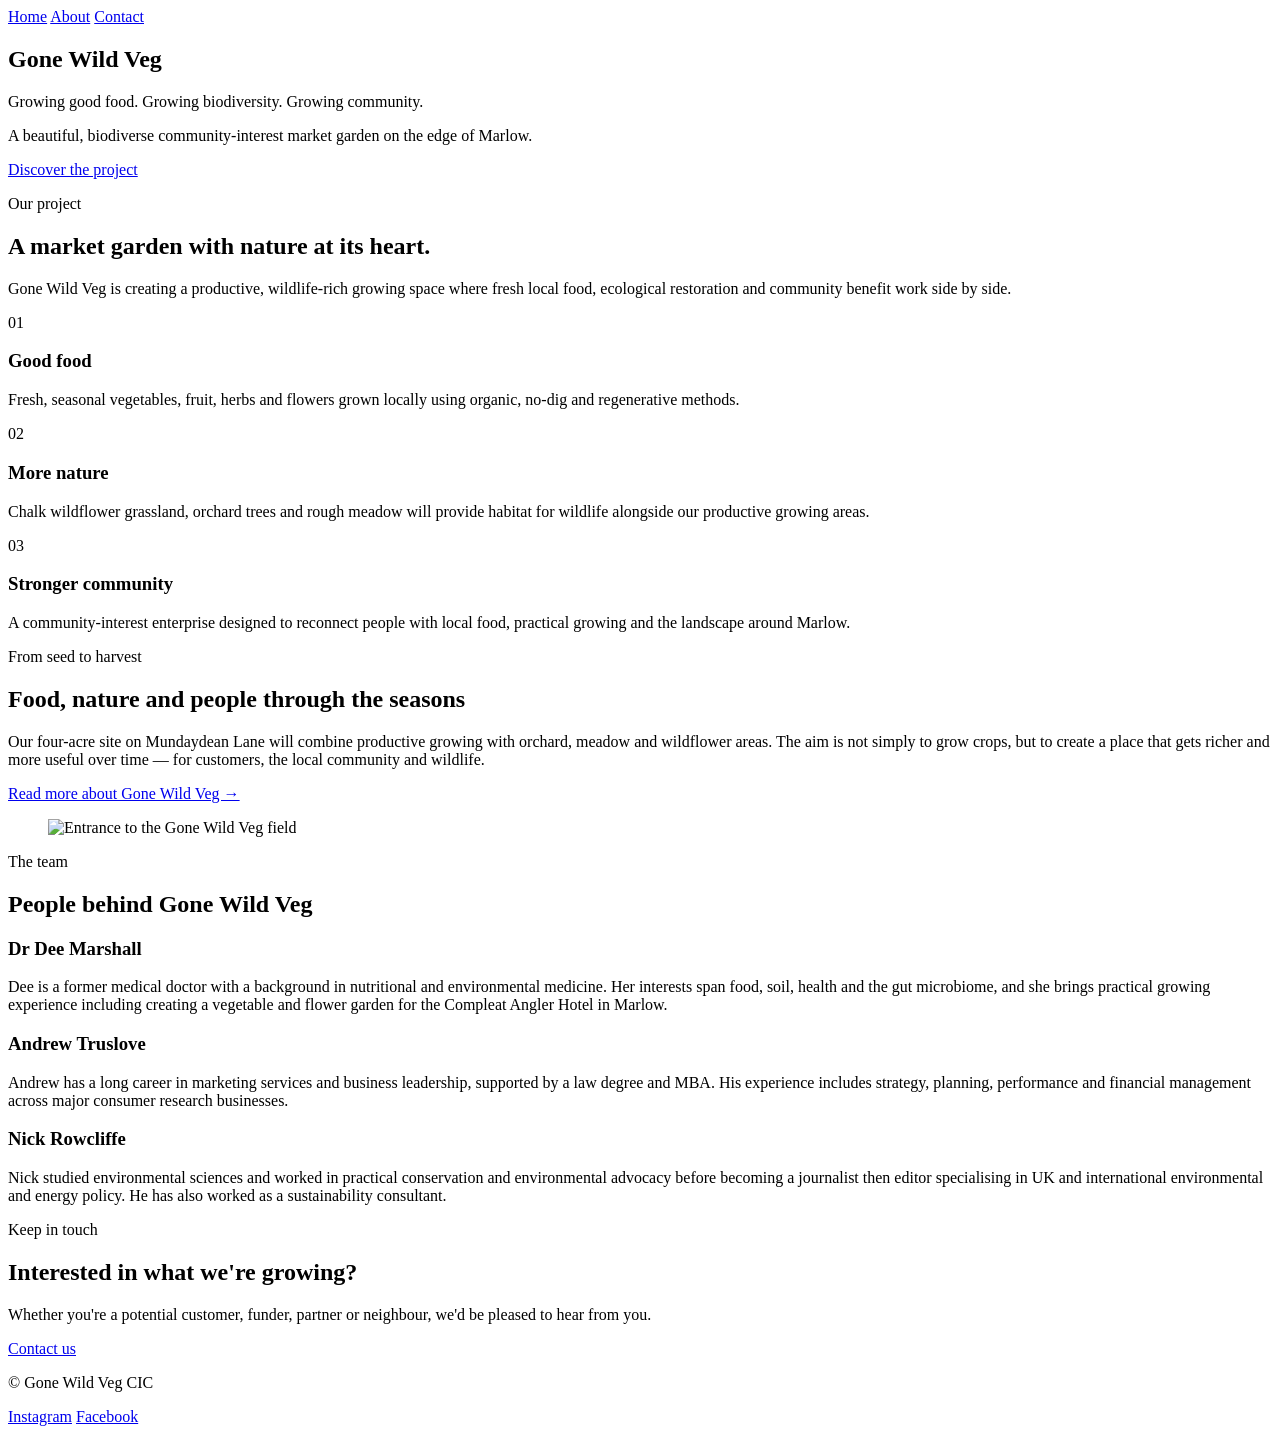
==== index.html @ a2a593a8 "Add Gone Wild Veg homepage" ====
<!DOCTYPE html>
<html lang="en">
<head>
  <meta charset="UTF-8">
  <meta name="viewport" content="width=device-width, initial-scale=1.0">
  <title>Gone Wild Veg</title>
  <link rel="stylesheet" href="styles.css">
</head>
<body>
<header class="site-header">
  <nav aria-label="Primary navigation">
    <a class="active" href="index.html">Home</a>
    <a href="about.html">About</a>
    <a href="contact.html">Contact</a>
  </nav>
</header>

<main>
  <section class="hero">
    <div class="hero-inner">
      <h1 class="company-title">Gone Wild Veg</h1>
      <p class="hero-slogan">
        <span>Growing good food.</span>
        <span>Growing biodiversity.</span>
        <span>Growing community.</span>
      </p>
      <p class="hero-lead">A beautiful, biodiverse community-interest market garden on the edge of Marlow.</p>
      <a class="button" href="#project">Discover the project</a>
    </div>
  </section>

  <section class="section intro" id="project">
    <div class="container narrow">
      <p class="eyebrow">Our project</p>
      <h2>A market garden with nature at its heart.</h2>
      <p>Gone Wild Veg is creating a productive, wildlife-rich growing space where fresh local food, ecological restoration and community benefit work side by side.</p>
    </div>
  </section>

  <section class="section pillars">
    <div class="container three-column">
      <article>
        <p class="number">01</p>
        <h3>Good food</h3>
        <p>Fresh, seasonal vegetables, fruit, herbs and flowers grown locally using organic, no-dig and regenerative methods.</p>
      </article>
      <article>
        <p class="number">02</p>
        <h3>More nature</h3>
        <p>Chalk wildflower grassland, orchard trees and rough meadow will provide habitat for wildlife alongside our productive growing areas.</p>
      </article>
      <article>
        <p class="number">03</p>
        <h3>Stronger community</h3>
        <p>A community-interest enterprise designed to reconnect people with local food, practical growing and the landscape around Marlow.</p>
      </article>
    </div>
  </section>

  <section class="section feature-section">
    <div class="container feature-grid">
      <div class="feature-copy">
        <p class="eyebrow">From seed to harvest</p>
        <h2>Food, nature and people through the seasons</h2>
        <p>Our four-acre site on Mundaydean Lane will combine productive growing with orchard, meadow and wildflower areas. The aim is not simply to grow crops, but to create a place that gets richer and more useful over time — for customers, the local community and wildlife.</p>
        <a class="text-link" href="about.html">Read more about Gone Wild Veg →</a>
      </div>
      <figure class="feature-image-wrap">
        <img class="feature-image" src="assets/field-entrance.jpg" alt="Entrance to the Gone Wild Veg field">
      </figure>
    </div>
  </section>

  <section class="section team-section">
    <div class="container">
      <p class="eyebrow">The team</p>
      <h2>People behind Gone Wild Veg</h2>
      <div class="team-grid">
        <article class="team-card">
          <h3>Dr Dee Marshall</h3>
          <p>Dee is a former medical doctor with a background in nutritional and environmental medicine. Her interests span food, soil, health and the gut microbiome, and she brings practical growing experience including creating a vegetable and flower garden for the Compleat Angler Hotel in Marlow.</p>
        </article>
        <article class="team-card">
          <h3>Andrew Truslove</h3>
          <p>Andrew has a long career in marketing services and business leadership, supported by a law degree and MBA. His experience includes strategy, planning, performance and financial management across major consumer research businesses.</p>
        </article>
        <article class="team-card">
          <h3>Nick Rowcliffe</h3>
          <p>Nick studied environmental sciences and worked in practical conservation and environmental advocacy before becoming a journalist then editor specialising in UK and international environmental and energy policy. He has also worked as a sustainability consultant.</p>
        </article>
      </div>
    </div>
  </section>

  <section class="section cta-section">
    <div class="container narrow center">
      <p class="eyebrow">Keep in touch</p>
      <h2>Interested in what we're growing?</h2>
      <p>Whether you're a potential customer, funder, partner or neighbour, we'd be pleased to hear from you.</p>
      <a class="button dark" href="contact.html">Contact us</a>
    </div>
  </section>
</main>

<footer class="site-footer">
  <div class="container footer-inner">
    <p>© Gone Wild Veg CIC</p>
    <div class="footer-links">
      <a href="#">Instagram</a>
      <a href="#">Facebook</a>
    </div>
  </div>
</footer>
</body>
</html>
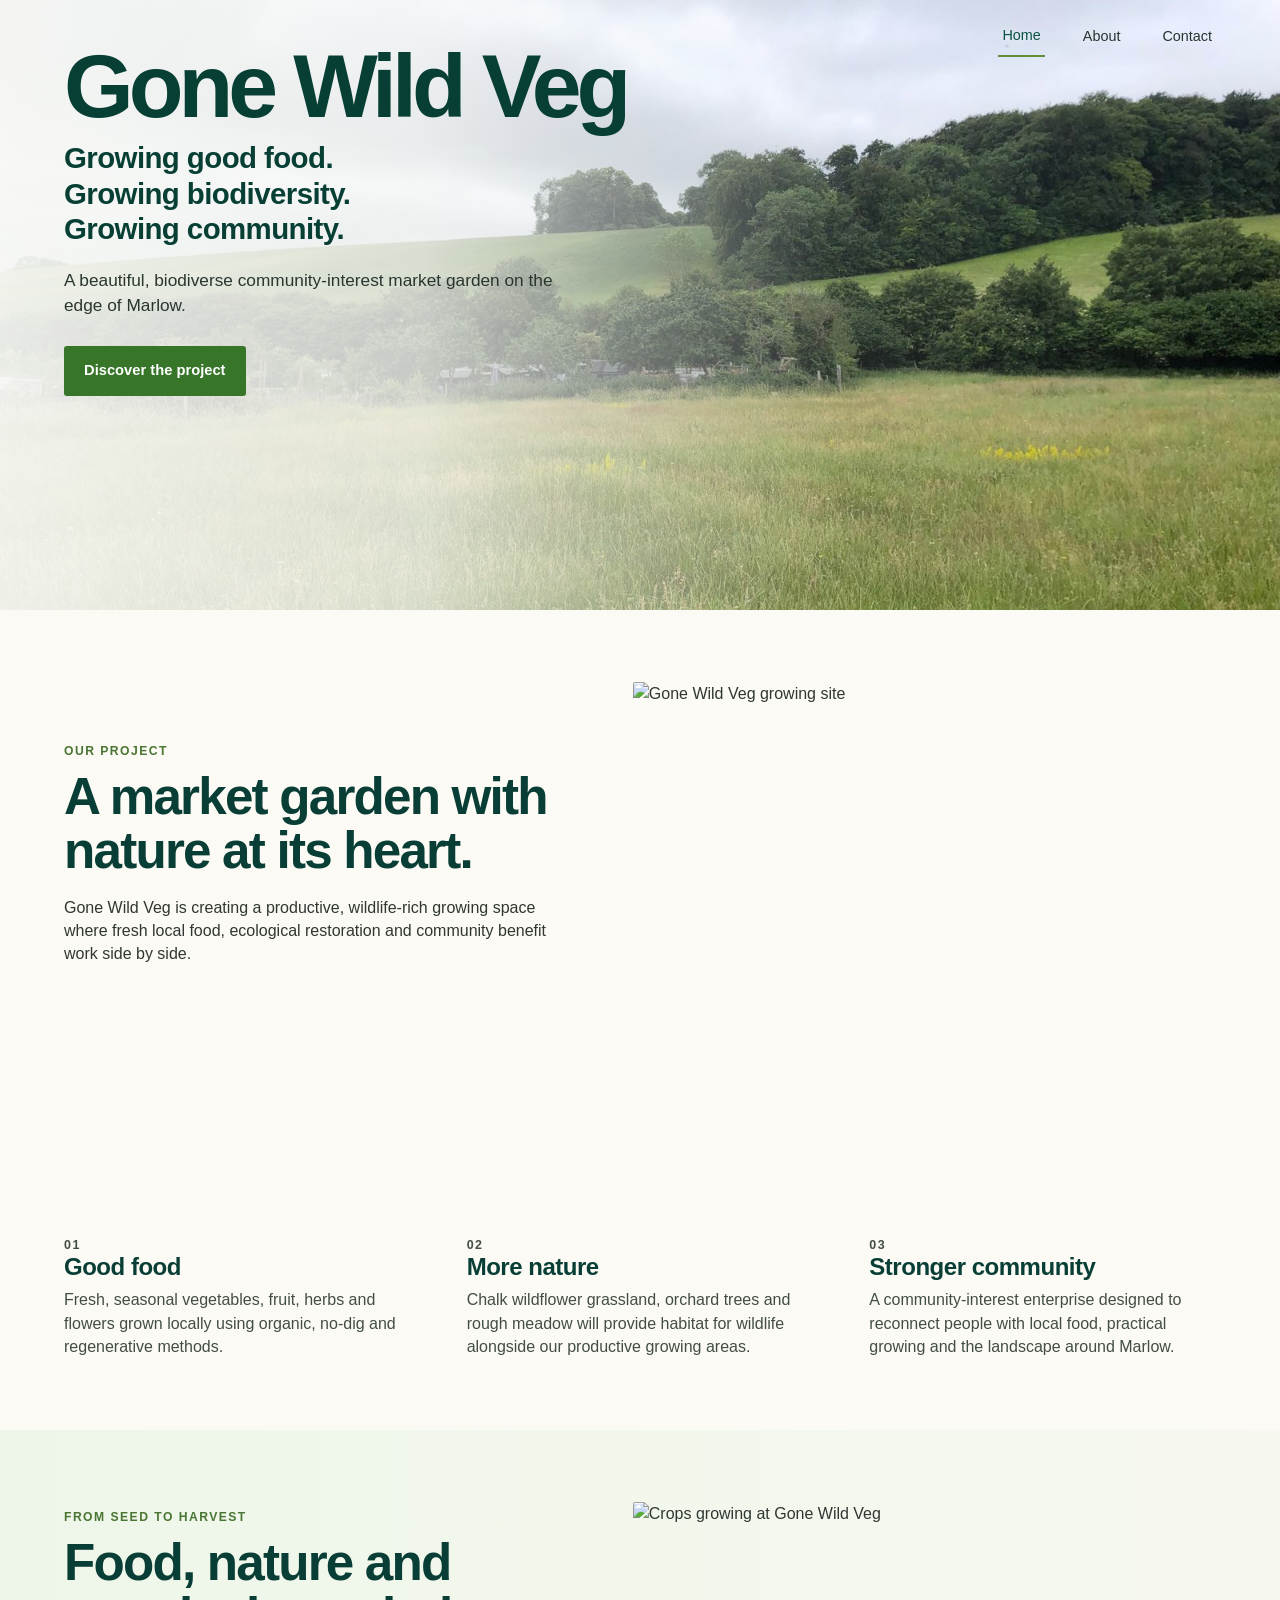
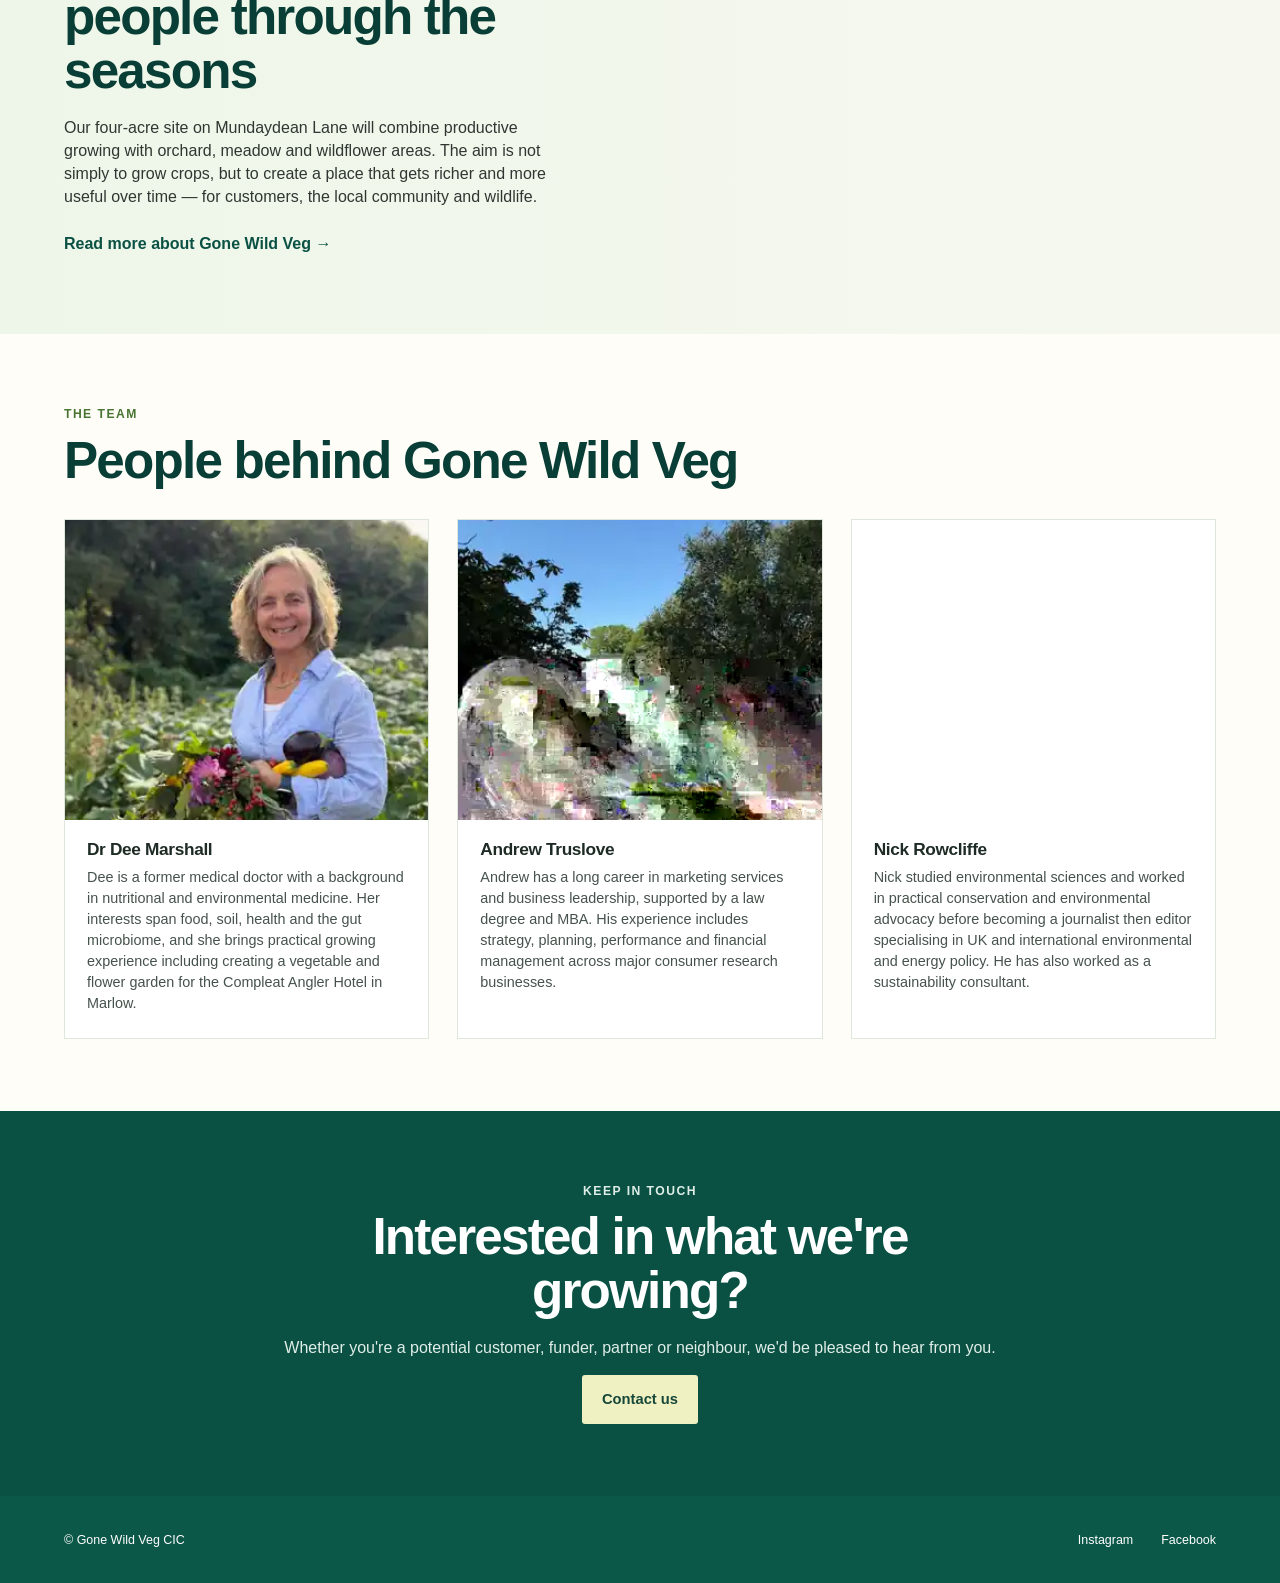
==== commit 214d841a: "Improve homepage layout and add project and team photos" ====
--- a/index.html
+++ b/index.html
@@ -30,10 +30,15 @@
   </section>
 
   <section class="section intro" id="project">
-    <div class="container narrow">
-      <p class="eyebrow">Our project</p>
-      <h2>A market garden with nature at its heart.</h2>
-      <p>Gone Wild Veg is creating a productive, wildlife-rich growing space where fresh local food, ecological restoration and community benefit work side by side.</p>
+    <div class="container feature-grid intro-feature">
+      <div class="feature-copy">
+        <p class="eyebrow">Our project</p>
+        <h2>A market garden with nature at its heart.</h2>
+        <p>Gone Wild Veg is creating a productive, wildlife-rich growing space where fresh local food, ecological restoration and community benefit work side by side.</p>
+      </div>
+      <figure class="feature-image-wrap">
+        <img class="feature-image" src="assets/gwv-site-pic.webp" alt="Gone Wild Veg growing site">
+      </figure>
     </div>
   </section>
 
@@ -66,7 +71,7 @@
         <a class="text-link" href="about.html">Read more about Gone Wild Veg →</a>
       </div>
       <figure class="feature-image-wrap">
-        <img class="feature-image" src="assets/field-entrance.jpg" alt="Entrance to the Gone Wild Veg field">
+        <img class="feature-image" src="assets/food-nature-pic.webp" alt="Crops growing at Gone Wild Veg">
       </figure>
     </div>
   </section>
@@ -77,14 +82,17 @@
       <h2>People behind Gone Wild Veg</h2>
       <div class="team-grid">
         <article class="team-card">
+          <img class="team-photo" src="assets/dee-pic.webp" alt="Dr Dee Marshall">
           <h3>Dr Dee Marshall</h3>
           <p>Dee is a former medical doctor with a background in nutritional and environmental medicine. Her interests span food, soil, health and the gut microbiome, and she brings practical growing experience including creating a vegetable and flower garden for the Compleat Angler Hotel in Marlow.</p>
         </article>
         <article class="team-card">
+          <img class="team-photo" src="assets/andrew-pic.webp" alt="Andrew Truslove">
           <h3>Andrew Truslove</h3>
           <p>Andrew has a long career in marketing services and business leadership, supported by a law degree and MBA. His experience includes strategy, planning, performance and financial management across major consumer research businesses.</p>
         </article>
         <article class="team-card">
+          <img class="team-photo" src="assets/nick-pic.webp" alt="Nick Rowcliffe">
           <h3>Nick Rowcliffe</h3>
           <p>Nick studied environmental sciences and worked in practical conservation and environmental advocacy before becoming a journalist then editor specialising in UK and international environmental and energy policy. He has also worked as a sustainability consultant.</p>
         </article>
--- a/styles.css
+++ b/styles.css
@@ -0,0 +1,200 @@
+:root{
+  --ink:#073f34;
+  --green:#377629;
+  --green-dark:#0a5144;
+  --cream:#fbfaf4;
+  --soft:#eef5e8;
+  --text:#303733;
+  --muted:#66716b;
+  --line:#dfe6db;
+  --max:1180px;
+}
+*{box-sizing:border-box}
+html{scroll-behavior:smooth}
+body{
+  margin:0;background:var(--cream);color:var(--text);
+  font-family:Arial,"Helvetica Neue",Helvetica,sans-serif;
+  line-height:1.45;
+}
+img{max-width:100%;display:block}
+a{color:inherit}
+.site-header{
+  height:54px;display:flex;align-items:center;justify-content:flex-end;
+  padding:0 max(5vw,24px);background:rgba(251,250,244,.92);
+  position:sticky;top:0;z-index:20;border-bottom:1px solid rgba(7,63,52,.08);
+  backdrop-filter:blur(8px);
+}
+.site-header nav{display:flex;gap:34px;align-items:center}
+.site-header nav a{
+  text-decoration:none;font-size:.9rem;padding:18px 4px 13px;color:#2d3934;
+}
+.site-header nav a.active,.site-header nav a:hover{
+  color:var(--green-dark);border-bottom:2px solid #618f38;
+}
+.hero{
+  min-height:610px;position:relative;display:flex;align-items:center;
+  background-image:
+   linear-gradient(90deg,rgba(250,251,247,.92) 0%,rgba(250,251,247,.78) 33%,rgba(250,251,247,.12) 66%,rgba(250,251,247,0) 100%),
+   url("assets/landscape.jpg");
+  background-size:cover;background-position:center 54%;
+}
+.hero-inner{width:min(var(--max),90vw);margin:0 auto;padding:58px 0 72px}
+.company-title{
+  margin:0 0 10px;color:var(--ink);font-size:clamp(4rem,7vw,6.6rem);
+  line-height:.94;letter-spacing:-.055em;font-weight:700;
+}
+.hero-slogan{
+  margin:0 0 22px;color:var(--ink);font-weight:700;
+  font-size:clamp(1.25rem,2.3vw,1.85rem);line-height:1.2;letter-spacing:-.02em;
+}
+.hero-lead{max-width:560px;font-size:1.08rem;margin:0 0 28px;color:#29362f}
+.button{
+  display:inline-flex;align-items:center;gap:14px;background:var(--green);color:white;
+  text-decoration:none;font-weight:700;padding:14px 20px;border-radius:3px;font-size:.92rem;
+}
+.button:hover{background:var(--green-dark)}
+.section{padding:72px max(5vw,24px)}
+.section-inner{max-width:var(--max);margin:0 auto}
+.eyebrow{
+  text-transform:uppercase;letter-spacing:.12em;font-size:.76rem;font-weight:700;
+  color:#497532;margin:0 0 10px;
+}
+h1,h2,h3{font-family:Arial,"Helvetica Neue",Helvetica,sans-serif;color:#083e35}
+h2{
+  font-size:clamp(2.25rem,4vw,3.65rem);line-height:1.05;letter-spacing:-.035em;
+  margin:0 0 18px;
+}
+h3{font-size:1.5rem;line-height:1.1;margin:0 0 8px;letter-spacing:-.02em}
+.intro-grid{
+  display:grid;grid-template-columns:.9fr 1.1fr;gap:72px;align-items:center;
+}
+.intro-copy p{font-size:1.04rem;max-width:560px}
+.photo-card{overflow:hidden;border-radius:2px;min-height:335px;background:#dfe6db}
+.photo-card img{width:100%;height:100%;min-height:335px;object-fit:cover}
+.pillars{
+  display:grid;grid-template-columns:repeat(3,1fr);gap:56px;margin-top:50px;
+}
+.icon{
+  width:58px;height:58px;border-radius:50%;background:#e6f0dd;display:grid;place-items:center;
+  margin-bottom:14px;font-size:1.55rem;color:#3c7c2c;
+}
+.pillars p{margin:0;color:#424d47}
+.seed-band{background:linear-gradient(90deg,#eef6e9,#f6f8ef)}
+.seed-grid{
+  display:grid;grid-template-columns:.92fr 1.08fr;gap:72px;align-items:center;
+}
+.seed-copy p:not(.eyebrow){max-width:560px}
+.seed-photo{height:360px;overflow:hidden;border-radius:2px}
+.seed-photo img{width:100%;height:100%;object-fit:cover;object-position:center 47%}
+.team{background:#fffdf8}
+.team-grid{display:grid;grid-template-columns:repeat(3,1fr);gap:0;margin-top:32px}
+.person{padding:0 34px;border-left:1px solid var(--line)}
+.person:first-child{border-left:0;padding-left:0}
+.person:last-child{padding-right:0}
+.person h3{font-size:1rem;color:#1e2b25}
+.person p{font-size:.9rem;line-height:1.38;margin:7px 0 0;color:#46524c}
+.cta-strip{text-align:center;background:var(--green-dark);color:white;padding:72px 24px}
+.cta-strip h2{color:white}
+.cta-strip p{max-width:650px;margin:0 auto 24px;color:#e0eee8}
+.cta-strip .button{background:#eff1c3;color:#164739}
+footer{
+  display:flex;justify-content:space-between;gap:30px;align-items:center;
+  padding:22px max(5vw,24px);background:#0b5748;color:white;font-size:.78rem
+}
+footer nav{display:flex;gap:28px}
+footer a{text-decoration:none}
+.page-hero{padding:86px max(5vw,24px) 64px;background:#eef4e9}
+.page-hero .section-inner{max-width:var(--max)}
+.page-hero p{max-width:720px;font-size:1.08rem}
+.content-grid{
+  display:grid;grid-template-columns:.78fr 1.22fr;gap:80px;max-width:var(--max);margin:auto;
+  padding:76px max(5vw,24px)
+}
+.content-grid.alt{background:#f2f6ed;max-width:none;padding-left:max(calc((100vw - var(--max))/2),5vw);padding-right:max(calc((100vw - var(--max))/2),5vw)}
+.content-grid p{color:#46524c}
+.about-team{max-width:var(--max);margin:auto;padding:76px max(5vw,24px)}
+.about-team .team-grid{margin-top:36px}
+.contact-wrap{
+  max-width:var(--max);margin:auto;padding:76px max(5vw,24px);
+  display:grid;grid-template-columns:.85fr 1.15fr;gap:80px
+}
+.contact-card,.form-card{background:white;padding:34px;border:1px solid var(--line)}
+.map-placeholder{height:230px;background:#e8eee4;display:grid;place-items:center;color:#69766e;text-align:center;margin-top:24px}
+form{display:flex;flex-direction:column;gap:9px}
+label{font-weight:700;font-size:.84rem;margin-top:6px}
+input,textarea{font:inherit;padding:12px;border:1px solid #c9d2c5;background:#fff}
+textarea{min-height:150px}
+form .button{border:0;align-self:flex-start;margin-top:10px;cursor:pointer}
+.small{font-size:.78rem;color:#7a837e}
+@media(max-width:820px){
+ .site-header{height:50px}.site-header nav{gap:18px}
+ .hero{min-height:560px;background-position:58% center}
+ .hero-inner{padding:58px 0}
+ .company-title{font-size:clamp(3.4rem,14vw,5rem)}
+ .hero-slogan{max-width:520px}
+ .intro-grid,.seed-grid,.content-grid,.contact-wrap{grid-template-columns:1fr;gap:36px}
+ .pillars,.team-grid{grid-template-columns:1fr;gap:34px}
+ .person,.person:first-child,.person:last-child{border-left:0;border-top:1px solid var(--line);padding:24px 0 0}
+ .person:first-child{border-top:0;padding-top:0}
+ .seed-photo{height:320px}
+ footer{flex-direction:column;align-items:flex-start}
+}
+
+/* v3: navigation and hero float over the landscape */
+.site-header{position:absolute!important;top:0;left:0;right:0;z-index:30;height:auto!important;padding:18px max(5vw,24px) 0!important;background:transparent!important;border:0!important;backdrop-filter:none!important}
+.site-header nav{margin-left:auto;gap:34px}
+.site-header nav a{padding:7px 4px 9px!important;color:#24352e!important;text-shadow:0 1px 8px rgba(255,255,255,.55)}
+.site-header nav a.active,.site-header nav a:hover{color:var(--green-dark)!important;border-bottom:2px solid #618f38}
+.hero{min-height:610px;align-items:flex-start!important}
+.hero-inner{padding-top:44px!important;padding-bottom:72px!important;min-height:610px;display:flex;flex-direction:column;justify-content:flex-start}
+.company-title{margin-top:0!important;max-width:720px}
+.hero-slogan{display:flex;flex-direction:column;gap:0;max-width:510px;margin-top:2px}
+.hero-slogan span{display:block}
+.hero-lead{max-width:500px}
+@media(max-width:820px){.site-header{padding-top:10px!important}.site-header nav{gap:18px}.hero-inner{padding-top:72px!important}}
+
+/* Keep the hero CTA at its original compact width */
+.hero-inner > .button {
+  align-self: flex-start;
+  width: auto;
+}
+
+/* Homepage layout */
+.container{width:min(var(--max),90vw);margin-left:auto;margin-right:auto}
+.narrow{max-width:760px}
+.center{text-align:center}
+.three-column{display:grid;grid-template-columns:repeat(3,minmax(0,1fr));gap:56px}
+.pillars .container{margin-top:0}
+.pillars article{min-width:0}
+.number{margin:0 0 10px;color:#62883f;font-size:.78rem;font-weight:700;letter-spacing:.12em}
+.feature-grid{display:grid;grid-template-columns:minmax(0,.92fr) minmax(0,1.08fr);gap:72px;align-items:center}
+.feature-copy{min-width:0;text-align:left}
+.feature-copy p:not(.eyebrow){max-width:560px}
+.feature-image-wrap{margin:0;overflow:hidden;border-radius:2px;justify-self:end;width:100%}
+.feature-image{width:100%;height:360px;object-fit:cover}
+.intro-feature .feature-image{object-position:center 52%}
+.feature-section{background:linear-gradient(90deg,#eef6e9,#f6f8ef)}
+.text-link{display:inline-block;margin-top:8px;color:var(--green-dark);font-weight:700;text-decoration:none}
+.text-link:hover{text-decoration:underline}
+.team-section{background:#fffdf8}
+.team-section>.container{width:min(var(--max),90vw)}
+.team-section .team-grid{display:grid;grid-template-columns:repeat(3,minmax(0,1fr));gap:28px;margin-top:32px}
+.team-card{background:#fff;border:1px solid var(--line);overflow:hidden;padding:0 0 24px}
+.team-photo{width:100%;height:300px;object-fit:cover;object-position:center 30%}
+.team-card h3{font-size:1.08rem;margin:20px 22px 8px;color:#1e2b25}
+.team-card p{font-size:.9rem;line-height:1.45;margin:0 22px;color:#46524c}
+.cta-section{text-align:center;background:var(--green-dark);color:white}
+.cta-section h2{color:white}
+.cta-section p{color:#e0eee8}
+.cta-section .button{background:#eff1c3;color:#164739}
+.site-footer .footer-inner{display:flex;justify-content:space-between;align-items:center;gap:30px;width:100%}
+.footer-links{display:flex;gap:28px}
+.footer-links a{text-decoration:none}
+
+@media(max-width:820px){
+ .feature-grid,.three-column,.team-section .team-grid{grid-template-columns:1fr;gap:34px}
+ .feature-image-wrap{justify-self:stretch}
+ .feature-image{height:auto;aspect-ratio:4/3}
+ .team-photo{height:360px;object-position:center 28%}
+ .site-footer .footer-inner{flex-direction:column;align-items:flex-start}
+}
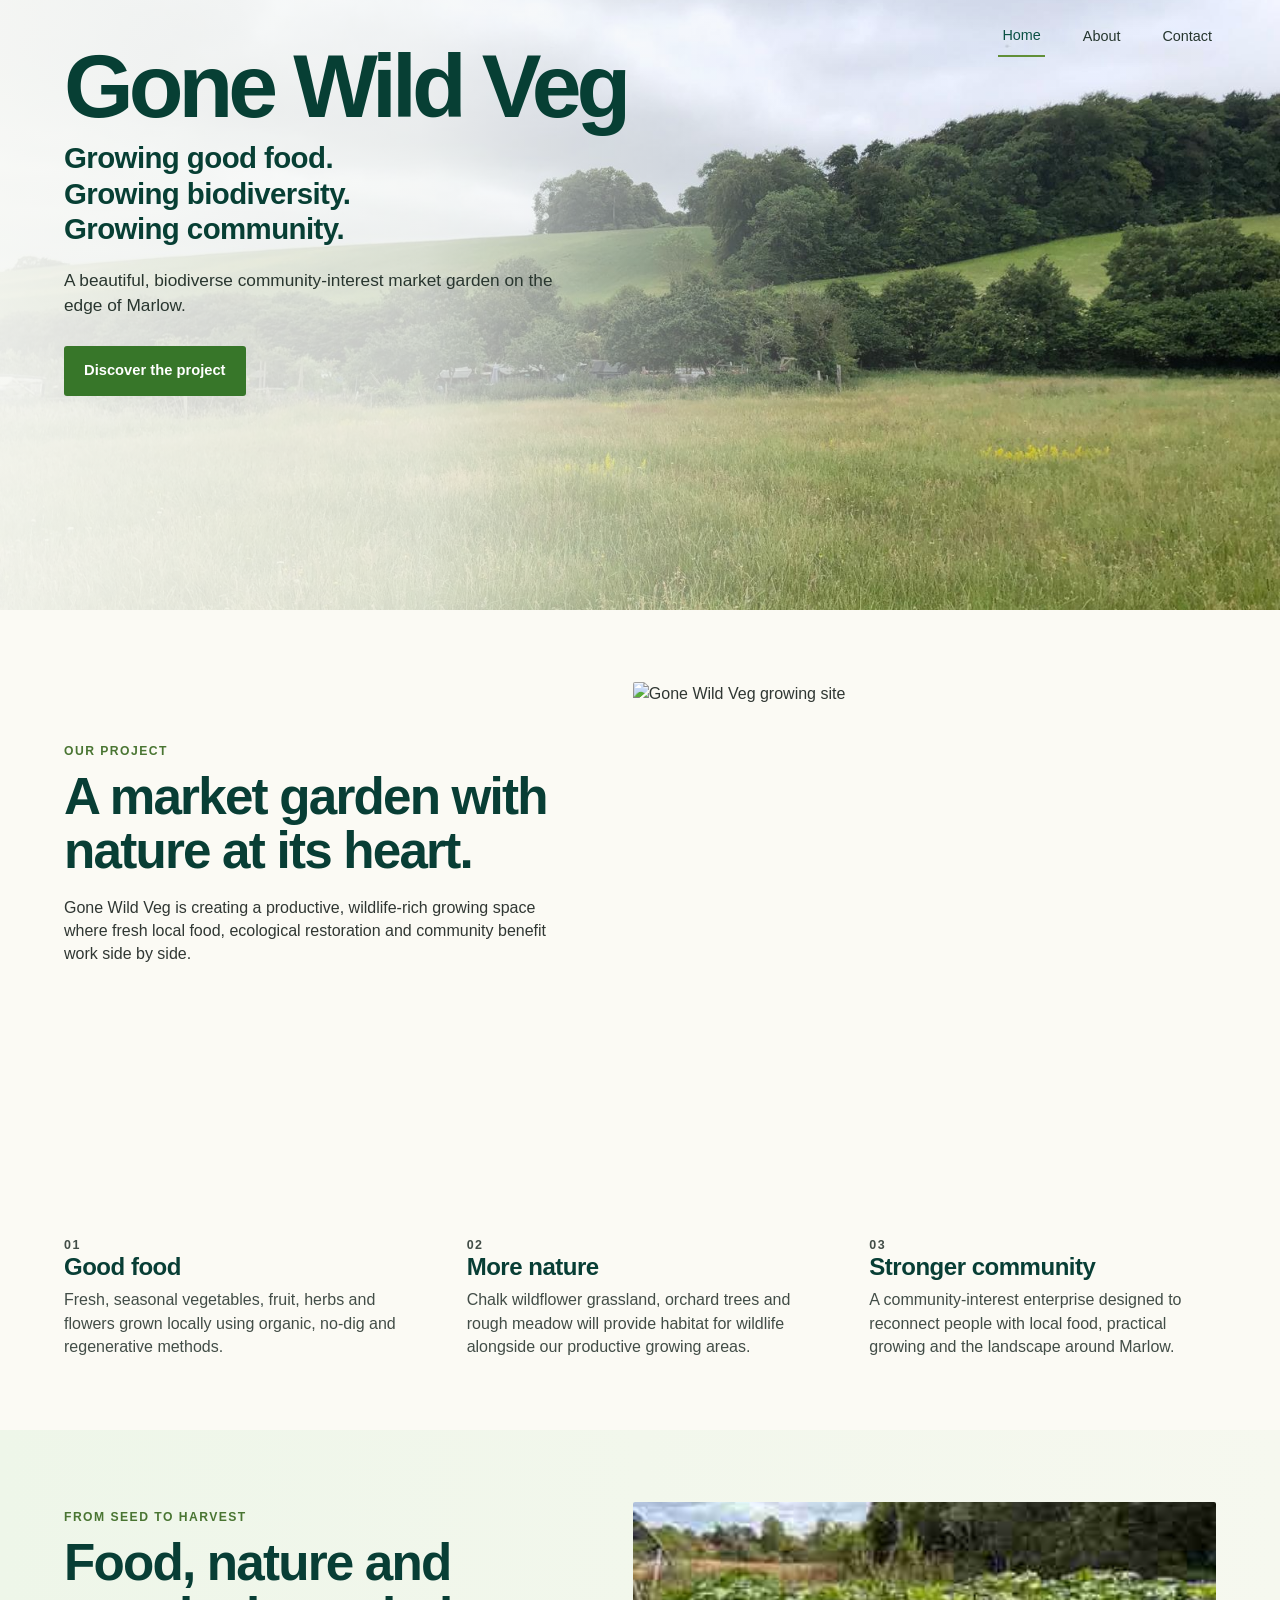
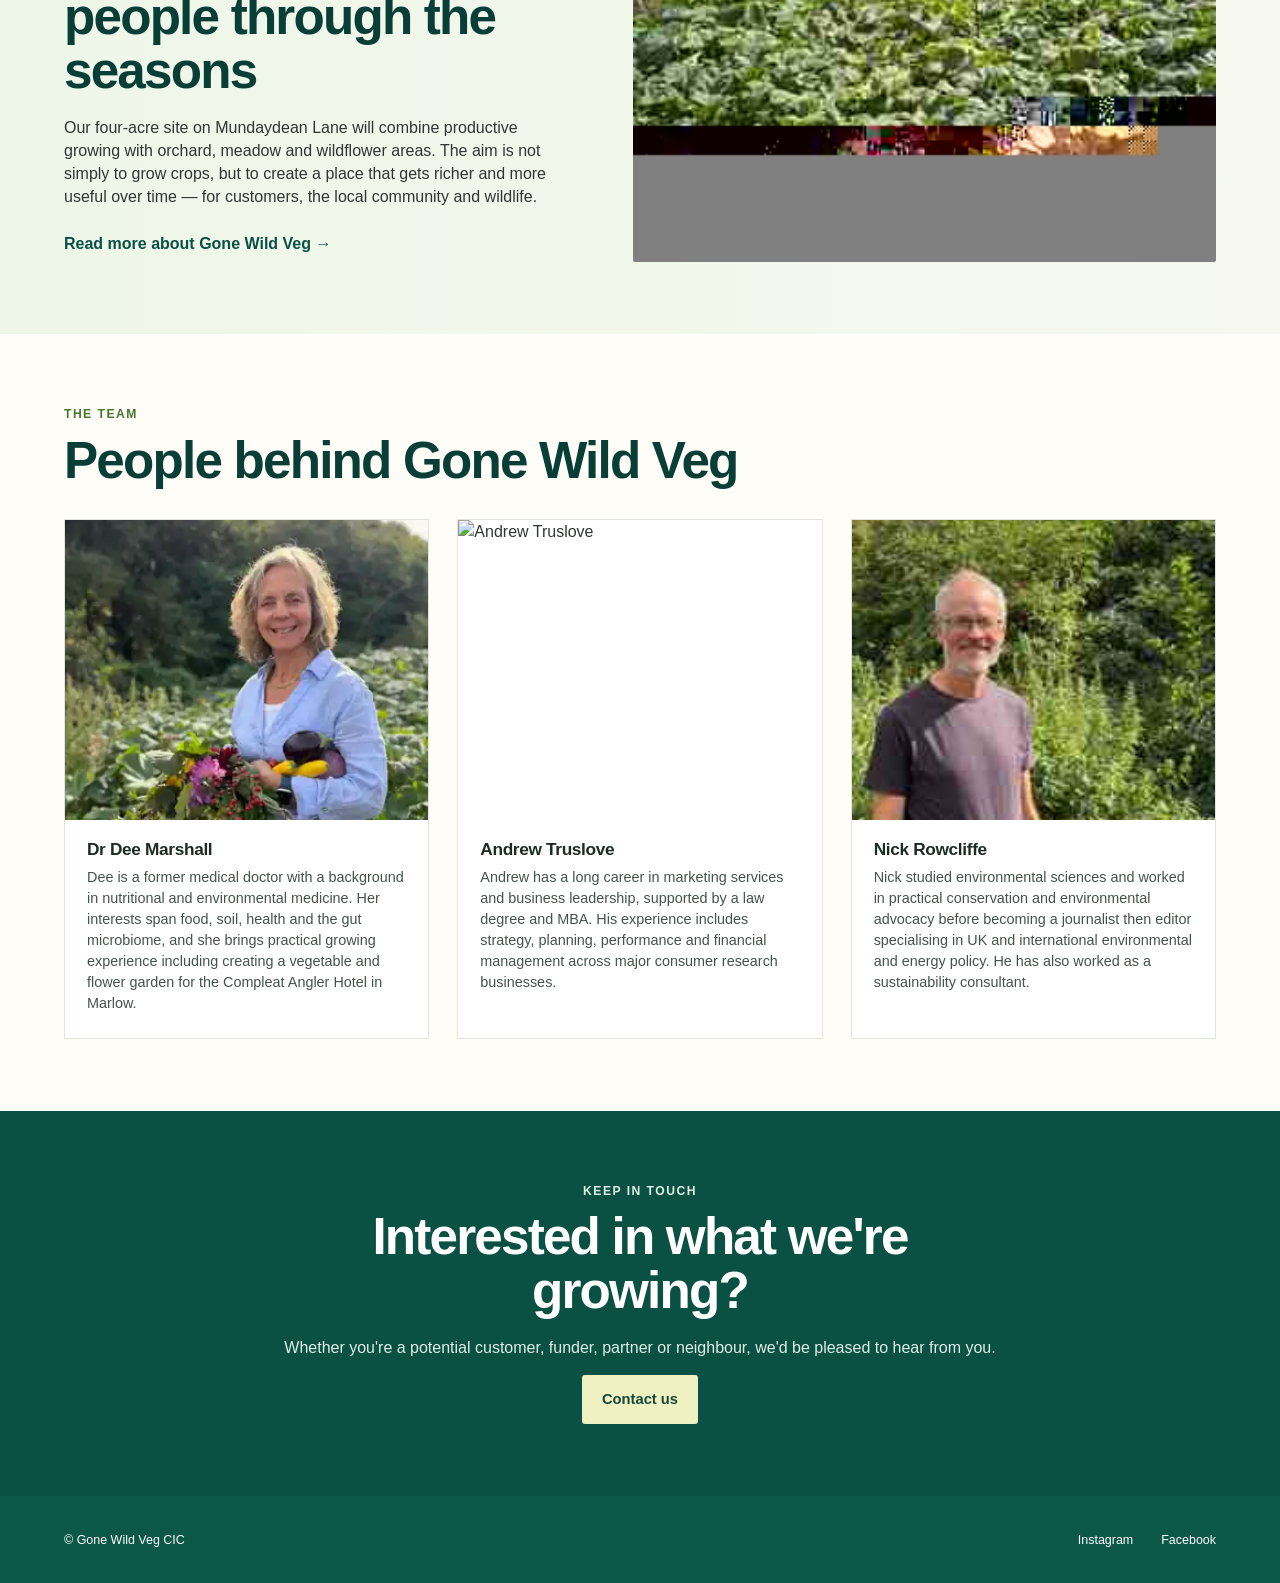
==== commit 0c143038: "Fix homepage image files" ====
--- a/index.html
+++ b/index.html
@@ -37,7 +37,7 @@
         <p>Gone Wild Veg is creating a productive, wildlife-rich growing space where fresh local food, ecological restoration and community benefit work side by side.</p>
       </div>
       <figure class="feature-image-wrap">
-        <img class="feature-image" src="assets/gwv-site-pic.webp" alt="Gone Wild Veg growing site">
+        <img class="feature-image" src="assets/gwv-site-pic.jpg" alt="Gone Wild Veg growing site">
       </figure>
     </div>
   </section>
@@ -71,7 +71,7 @@
         <a class="text-link" href="about.html">Read more about Gone Wild Veg →</a>
       </div>
       <figure class="feature-image-wrap">
-        <img class="feature-image" src="assets/food-nature-pic.webp" alt="Crops growing at Gone Wild Veg">
+        <img class="feature-image" src="assets/food-nature-pic.jpg" alt="Crops growing at Gone Wild Veg">
       </figure>
     </div>
   </section>
@@ -87,12 +87,12 @@
           <p>Dee is a former medical doctor with a background in nutritional and environmental medicine. Her interests span food, soil, health and the gut microbiome, and she brings practical growing experience including creating a vegetable and flower garden for the Compleat Angler Hotel in Marlow.</p>
         </article>
         <article class="team-card">
-          <img class="team-photo" src="assets/andrew-pic.webp" alt="Andrew Truslove">
+          <img class="team-photo" src="assets/andrew-pic.jpg" alt="Andrew Truslove">
           <h3>Andrew Truslove</h3>
           <p>Andrew has a long career in marketing services and business leadership, supported by a law degree and MBA. His experience includes strategy, planning, performance and financial management across major consumer research businesses.</p>
         </article>
         <article class="team-card">
-          <img class="team-photo" src="assets/nick-pic.webp" alt="Nick Rowcliffe">
+          <img class="team-photo" src="assets/nick-pic.jpg" alt="Nick Rowcliffe">
           <h3>Nick Rowcliffe</h3>
           <p>Nick studied environmental sciences and worked in practical conservation and environmental advocacy before becoming a journalist then editor specialising in UK and international environmental and energy policy. He has also worked as a sustainability consultant.</p>
         </article>
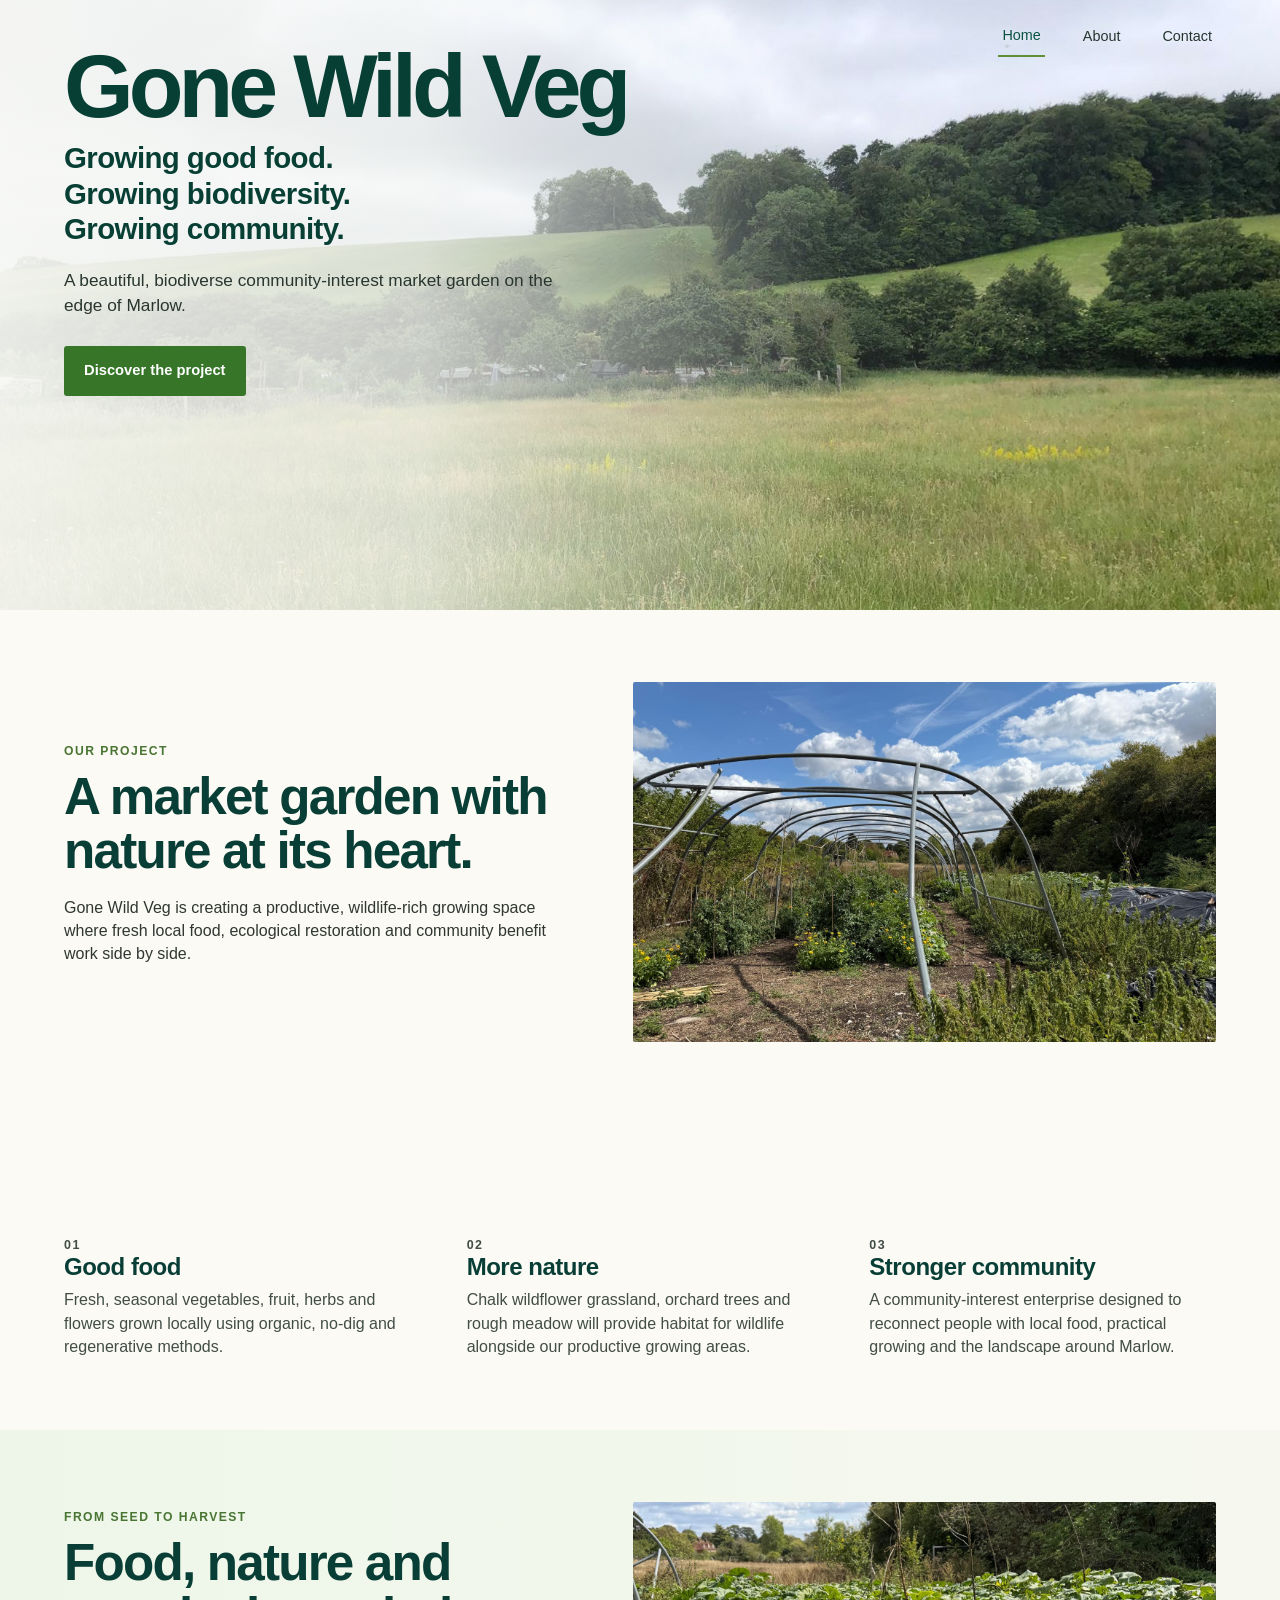
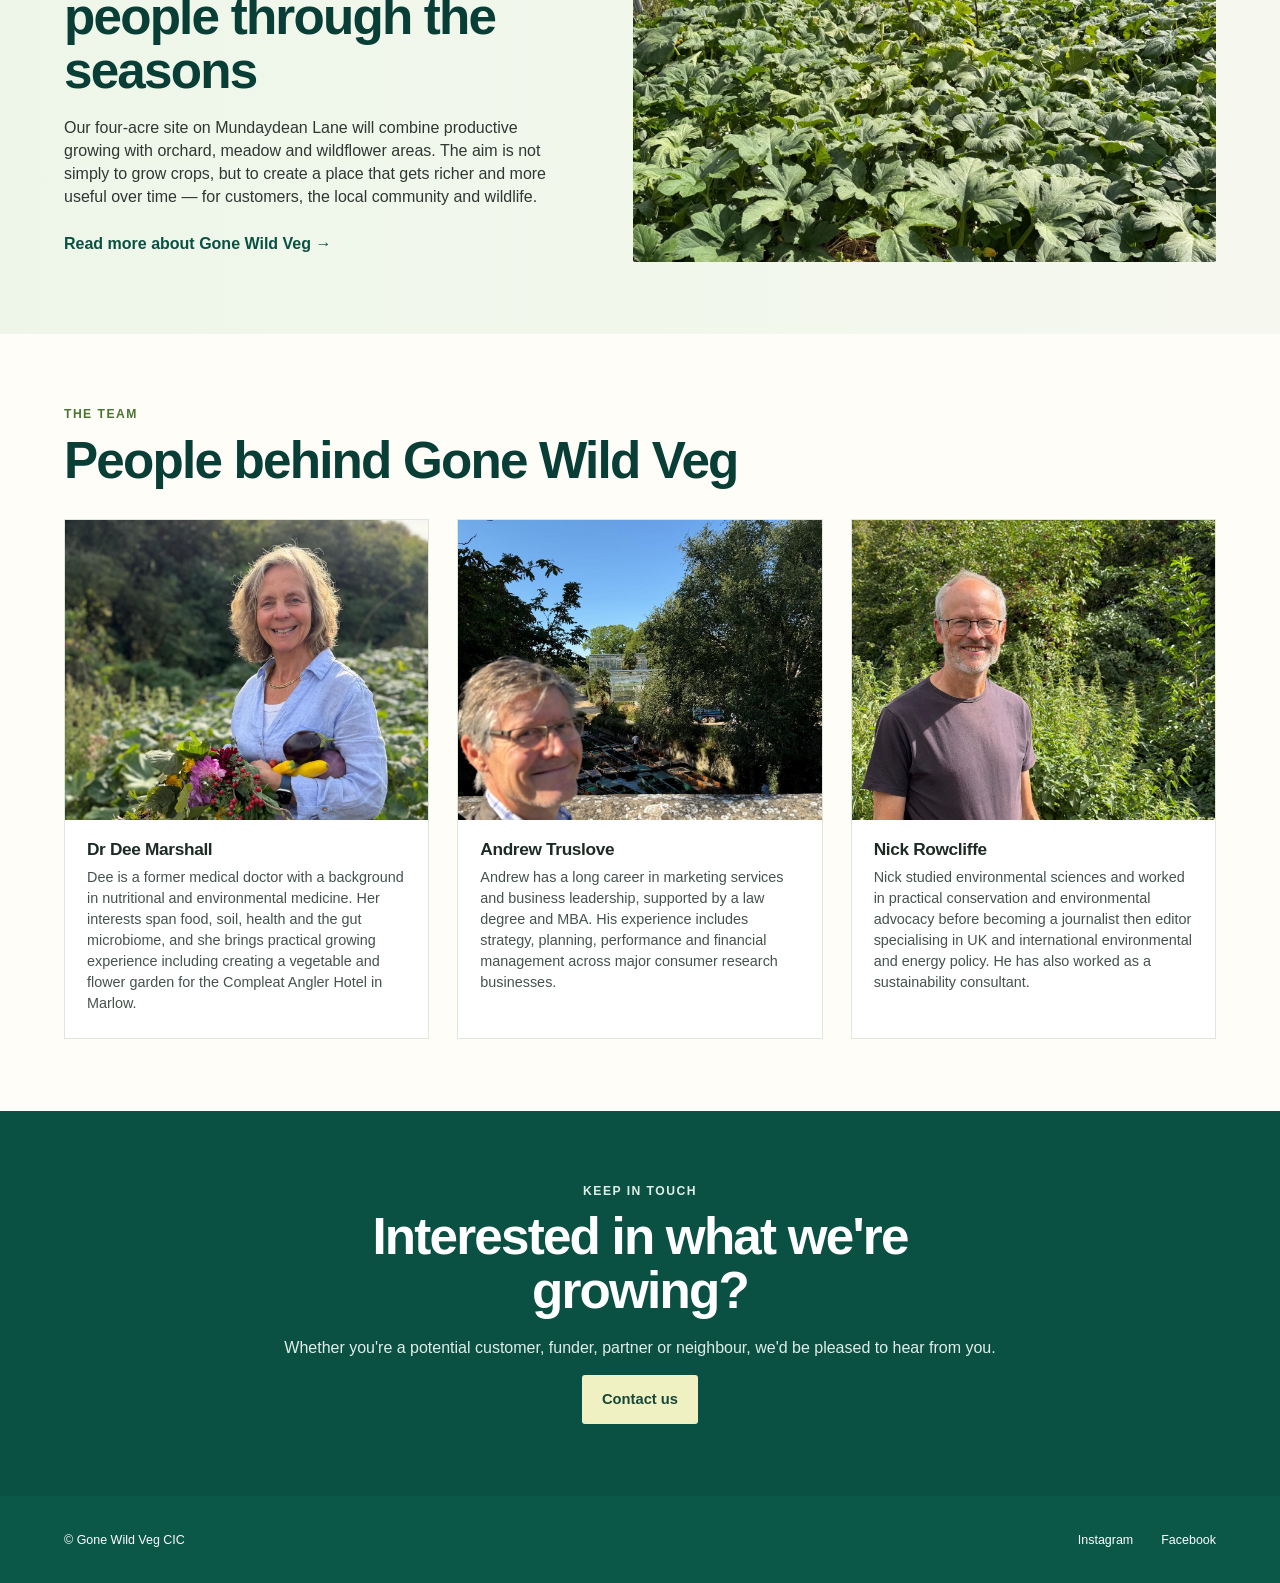
==== commit 8cb37b66: "Use full-resolution original site and team images" ====
--- a/index.html
+++ b/index.html
@@ -37,7 +37,7 @@
         <p>Gone Wild Veg is creating a productive, wildlife-rich growing space where fresh local food, ecological restoration and community benefit work side by side.</p>
       </div>
       <figure class="feature-image-wrap">
-        <img class="feature-image" src="assets/gwv-site-pic.jpg" alt="Gone Wild Veg growing site">
+        <img class="feature-image" src="assets/gwv-site-pic.jpeg" alt="Gone Wild Veg growing site">
       </figure>
     </div>
   </section>
@@ -71,7 +71,7 @@
         <a class="text-link" href="about.html">Read more about Gone Wild Veg →</a>
       </div>
       <figure class="feature-image-wrap">
-        <img class="feature-image" src="assets/food-nature-pic.jpg" alt="Crops growing at Gone Wild Veg">
+        <img class="feature-image" src="assets/food-nature-pic.jpeg" alt="Crops growing at Gone Wild Veg">
       </figure>
     </div>
   </section>
@@ -82,17 +82,17 @@
       <h2>People behind Gone Wild Veg</h2>
       <div class="team-grid">
         <article class="team-card">
-          <img class="team-photo" src="assets/dee-pic.webp" alt="Dr Dee Marshall">
+          <img class="team-photo" src="assets/dee-pic.jpeg" alt="Dr Dee Marshall">
           <h3>Dr Dee Marshall</h3>
           <p>Dee is a former medical doctor with a background in nutritional and environmental medicine. Her interests span food, soil, health and the gut microbiome, and she brings practical growing experience including creating a vegetable and flower garden for the Compleat Angler Hotel in Marlow.</p>
         </article>
         <article class="team-card">
-          <img class="team-photo" src="assets/andrew-pic.jpg" alt="Andrew Truslove">
+          <img class="team-photo" src="assets/andrew-pic.jpeg" alt="Andrew Truslove">
           <h3>Andrew Truslove</h3>
           <p>Andrew has a long career in marketing services and business leadership, supported by a law degree and MBA. His experience includes strategy, planning, performance and financial management across major consumer research businesses.</p>
         </article>
         <article class="team-card">
-          <img class="team-photo" src="assets/nick-pic.jpg" alt="Nick Rowcliffe">
+          <img class="team-photo" src="assets/nick-pic.jpeg" alt="Nick Rowcliffe">
           <h3>Nick Rowcliffe</h3>
           <p>Nick studied environmental sciences and worked in practical conservation and environmental advocacy before becoming a journalist then editor specialising in UK and international environmental and energy policy. He has also worked as a sustainability consultant.</p>
         </article>
